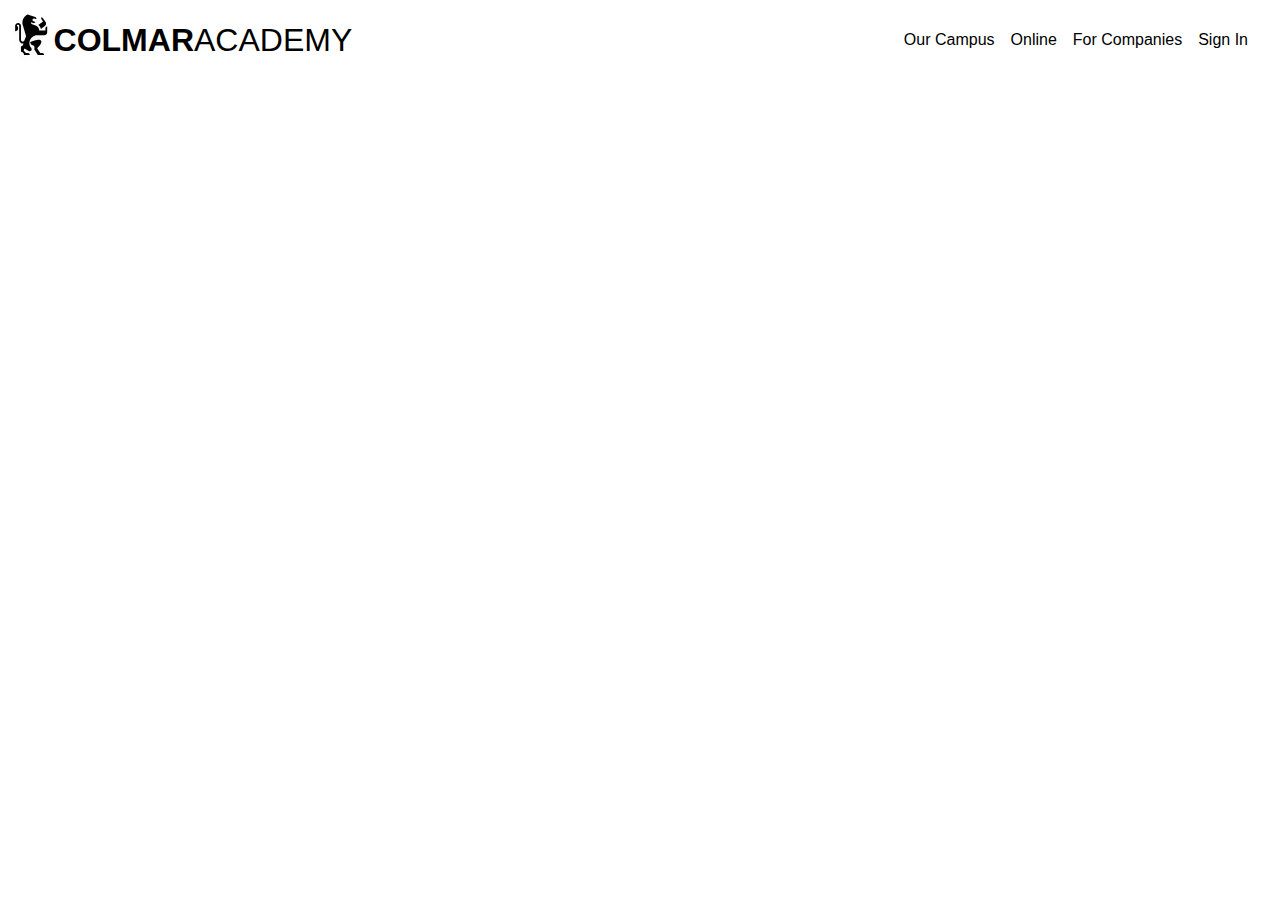
==== index1.html @ e0a3e72f "site overhaul begins, fully respoonsive nav bar and header complete" ====
<!DOCTYPE html>
<html lang="en">
<head>
    <meta charset="UTF-8">
    <meta http-equiv="X-UA-Compatible" content="IE=edge">
    <meta name="viewport" content="width=device-width, initial-scale=1.0">
    <link href="resources/css/style1.css" rel="stylesheet">
    <title>Colmar Academy</title>
</head>
<body>
<!-- Logo Main and Nav Bar -->
    <header class="site-header">
        <div class="header-wrapper">
            <div class="logo-wrapper">
                <a href="#" class="icon"><img src="resources/images/ic-logo.svg"></a>
                <h1 class="title">Colmar</h1>
                <h1 class="title-2">Academy</h1>
            </div>
            <nav class="nav">
                <ul>
                    <li><a href="#">Our Campus</a></li>
                    <img class="icon" src="resources/images/ic-on-campus.svg">
                    <li><a href="#">Online</a></li>
                    <img class="icon" src="resources/images/ic-online.svg">
                    <li><a href="#">For Companies</a></li>
                    <li><a href="#">Sign In</a></li>
                    <img class="icon" src="resources/images/ic-login.svg">
                </ul>
            </nav>
        </div>
    </header>    
</body>
</html>
---- resources/css/style1.css ----
/* Global Styles */ 
* {
    box-sizing: border-box;
    font-family: Helvetica, Arial, sans-serif;
    font-size: 16px;
}

/* Header and Nav */

.header-wrapper {
    display: flex;
    justify-content: space-between;
    align-items: center;
    width: 100vw;
    height: 64px;
}

.logo-wrapper {
    display: flex;
    flex-direction: row;
    justify-content: flex-start;
    align-items: center;
    font-size: 2rem;
}

.logo-wrapper .title {
    font-weight: 600;
    text-transform: uppercase;
    font-size: 2rem;
}

.logo-wrapper .title-2 {
    font-weight: 400;
    text-transform: uppercase;
    font-size: 2rem;
}

.logo-wrapper img {
    height: 6vh;
}

.nav ul {
    list-style: none;
    display: flex;
    flex: row nowrap;
    align-items: center;
    padding-right: 24px;
    justify-content: space-between;
}

.nav li {
    font-size: 1rem;
    padding-right: 16px;
}

.nav ul a {
    text-decoration: none;
    color: black;
    transition: font-size .5s;
}

.nav ul a:hover {
    font-size: 1.25rem;
}

.nav ul .icon {
    display: none;
    width: 6vw;
    height: 6vh;
}





/* Media Queries */

@media only screen and (max-width: 400px) {
    .header-wrapper {
        display: flex;
        justify-content: space-evenly;
    }

    .logo-wrapper .title, .title-2 {
        display: none;
    }

    .logo-wrapper img {
        width: auto;
        height: auto;
    }

    .nav {
        width: 100%;
    }
    
    .nav ul li {
        display: none;
    }

    .nav ul .icon {
        display: block;
        align-items: center;
        width: auto;
        height: auto;
        transition: width .5s;
    }

    .nav ul .icon:hover {
        width: 20%;
    }
}


@media only screen and (max-width: 760px) {
    .logo-wrapper img {
        width: auto;
        height: auto;
    }

    .nav {
        width: 100%;
    }
    
    .nav ul li {
        display: none;
    }

    .nav ul .icon {
        display: block;
        align-items: center;
        width: auto;
        height: auto;
        transition: width .5s;
    }

    .nav ul .icon:hover {
        width: 20%;
    }
}
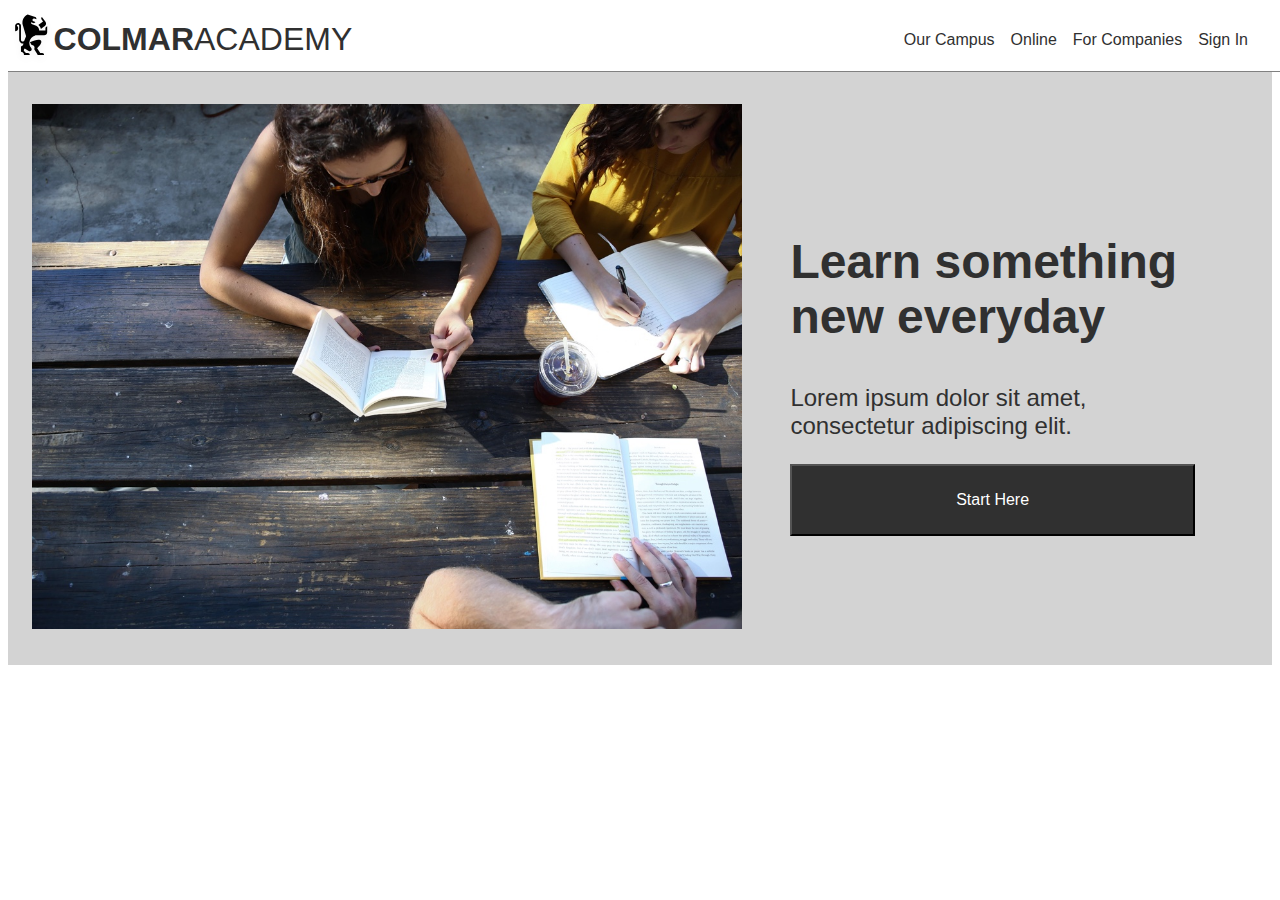
==== commit 2f038ab5: "start learning section now finished and full responsive, continued overhauling" ====
--- a/index1.html
+++ b/index1.html
@@ -28,6 +28,17 @@
                 </ul>
             </nav>
         </div>
-    </header>    
+    </header>
+<!-- Start Learning Section -->
+    <div id="main-container">
+        <div class="left-container">
+            <img src="resources/images/banner.jpg">
+        </div>
+        <div class="right-container">
+            <h1>Learn something new everyday</h1>
+            <p>Lorem ipsum dolor sit amet, consectetur adipiscing elit.</p>
+            <button type="button">Start Here</button>
+        </div>
+    </div>
 </body>
 </html>--- a/resources/css/style1.css
+++ b/resources/css/style1.css
@@ -3,6 +3,7 @@
     box-sizing: border-box;
     font-family: Helvetica, Arial, sans-serif;
     font-size: 16px;
+    color: rgb(48, 48, 48);
 }
 
 /* Header and Nav */
@@ -13,6 +14,7 @@
     align-items: center;
     width: 100vw;
     height: 64px;
+    border-bottom: solid grey 1px;
 }
 
 .logo-wrapper {
@@ -55,7 +57,7 @@
 
 .nav ul a {
     text-decoration: none;
-    color: black;
+    color: rgb(48, 48, 48);
     transition: font-size .5s;
 }
 
@@ -69,13 +71,65 @@
     height: 6vh;
 }
 
+/* Start Learning Section */
+
+#main-container {
+    display: flex;
+    background-color: lightgrey;
+    background-size: cover;
+    background-repeat: no-repeat;
+}
+
+#main-container .left-container {
+    padding: 32px 24px;
+    width: 60%;
+}
+
+#main-container .left-container img {
+    width: 100%;
+}
+
+#main-container .right-container {
+    width: 40%;
+    display: flex;
+    justify-content: center;
+    flex-direction: column;
+    flex-wrap: wrap;
+}
+
+#main-container .right-container h1 {
+    font-size: 3rem;
+}
+
+#main-container .right-container p {
+    font-size: 1.5rem;
+    font-weight: 500;
+    margin-top: 8px;
+}
+
+#main-container .right-container button {
+    color: white;
+    background-color: rgb(48, 48, 48);
+    height: 8vh;
+    transition: opacity 0.2s;
+}
+
+#main-container .right-container button:hover {
+    opacity: 0.8;
+}
+
+#main-container .right-container h1, p, button {
+    margin-left: 24px;
+    width: 80%;
+}
+
 
 
 
 
 /* Media Queries */
 
-@media only screen and (max-width: 400px) {
+@media only screen and (max-width: 430px) {
     .header-wrapper {
         display: flex;
         justify-content: space-evenly;
@@ -109,17 +163,54 @@
     .nav ul .icon:hover {
         width: 20%;
     }
-}
-
-
-@media only screen and (max-width: 760px) {
+
+    #main-container {
+        flex-direction: column;
+        flex-wrap: wrap;
+    }
+
+    #main-container .left-container {
+        width: 100%;
+        padding-top: 0;
+        padding-bottom: 32px;
+        padding-left: 0;
+        padding-right: 0;
+    }
+
+    #main-container .right-container {
+        flex-direction: column;
+        width: 100%;
+        margin-top: 0;
+        justify-content: center;
+    }
+
+    #main-container .right-container h1 {
+        margin-top: 0;
+    }
+
+    #main-container .right-container button {
+        margin-bottom: 32px;
+    }
+}
+
+
+@media only screen and (max-width: 1020px) {
+    .header-wrapper {
+        display: flex;
+        justify-content: space-evenly;
+    }
+
+    .logo-wrapper .title, .title-2 {
+        display: none;
+    }
+
     .logo-wrapper img {
         width: auto;
         height: auto;
     }
 
     .nav {
-        width: 100%;
+        width: 80%;
     }
     
     .nav ul li {
@@ -137,4 +228,9 @@
     .nav ul .icon:hover {
         width: 20%;
     }
-}+}
+
+@media only screen and (max-width: 1000px) {
+    
+
+} 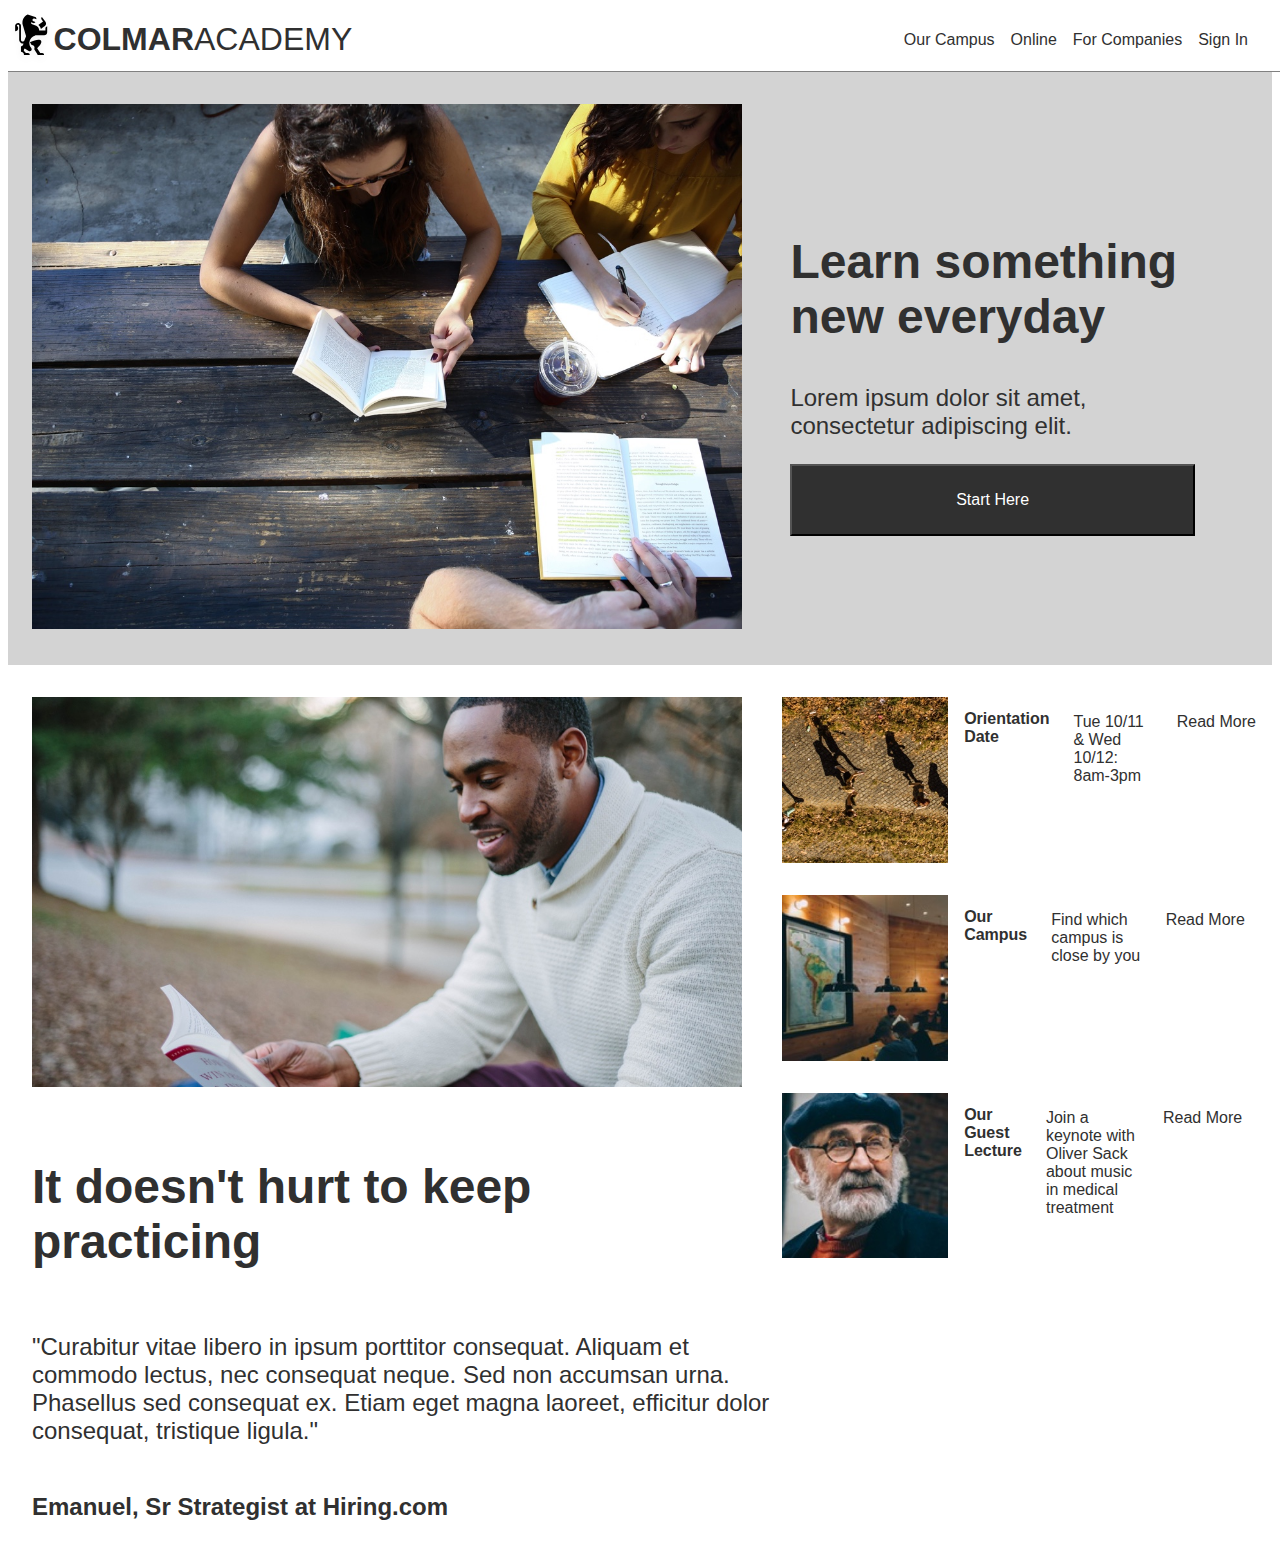
==== commit f433c973: "partial information section completed, continued overhaul" ====
--- a/index1.html
+++ b/index1.html
@@ -8,7 +8,9 @@
     <title>Colmar Academy</title>
 </head>
 <body>
+
 <!-- Logo Main and Nav Bar -->
+    
     <header class="site-header">
         <div class="header-wrapper">
             <div class="logo-wrapper">
@@ -29,7 +31,9 @@
             </nav>
         </div>
     </header>
+
 <!-- Start Learning Section -->
+    
     <div id="main-container">
         <div class="left-container">
             <img src="resources/images/banner.jpg">
@@ -40,5 +44,39 @@
             <button type="button">Start Here</button>
         </div>
     </div>
+    
+<!-- Information Section -->   
+    
+    <div id="information-container">
+        <div class="info-left">
+            <img src="resources/images/information-main.jpg">
+            <h2>It doesn't hurt to keep practicing</h2>
+            <p class="quote">"Curabitur vitae libero in ipsum porttitor consequat. Aliquam et commodo lectus, nec consequat neque. Sed non accumsan urna. Phasellus sed consequat ex. Etiam eget magna laoreet, efficitur dolor consequat, tristique ligula."</p>
+            <p class="credit">Emanuel, Sr Strategist at Hiring.com</p>
+        </div>
+        <div class="info-right">
+            <div class="orientation">
+                <img src="resources/images/information-orientation.jpg" alt="walkway photo">
+                <img class="mobile-img" src="resources/images/information-orientation-mobile.jpg" alt="walkway photo">
+                <h2>Orientation Date</h2>
+                <p>Tue 10/11 & Wed 10/12: 8am-3pm</p>
+                <p class="readmore">Read More</p>
+            </div>
+            <div class="campus">
+                <img src="resources/images/information-campus.jpg" alt="campus photo">
+                <img class="mobile-img" src="resources/images/information-campus-mobile.jpg" alt="campus photo">
+                <h2>Our Campus</h2>
+                <p>Find which campus is close by you</p>
+                <p class="readmore">Read More</p>
+            </div>
+            <div class="guest">
+                <img src="resources/images/information-guest-lecture.jpg" alt="oliver sack">
+                <img class="mobile-img" src="resources/images/information-guest-lecture-mobile.jpg" alt="oliver sack">
+                <h2>Our Guest Lecture</h2>
+                <p>Join a keynote with Oliver Sack about music in medical treatment</p>
+                <p class="readmore">Read More</p>
+            </div>
+        </div>
+    </div>
 </body>
 </html>--- a/resources/css/style1.css
+++ b/resources/css/style1.css
@@ -123,8 +123,67 @@
     width: 80%;
 }
 
-
-
+/* Information Section */
+
+#information-container {
+    display: flex;
+    background-color: white;
+}
+
+#information-container .info-left {
+    width: 60%;
+    display: flex;
+    flex-direction: column;
+    justify-content: flex-start;
+}
+
+#information-container .info-left img {
+    width: 100%;
+    padding: 32px 24px;
+}
+
+#information-container .info-left h2 {
+    font-size: 3rem;
+    font-weight: 800;
+    padding-left: 24px;
+    width: 99%;
+}
+
+#information-container .info-left .quote {
+    font-size: 1.5rem;
+    padding: 0;
+    width: 98%;
+}
+
+#information-container .info-left .credit {
+    font-size: 1.5rem;
+    font-weight: 600;
+}
+
+#information-container .info-right {
+    width: 40%;
+    padding: 16px 0 32px 0;
+}
+
+#information-container .info-right img {
+    width: 35%;
+    height: auto;
+    margin-right: 16px;
+}
+
+#information-container .info-right .mobile-img {
+    display: none;
+}
+
+#information-container .info-right h2 p .readmore {
+    width: 65%;
+    padding: 8px;
+}
+
+.orientation, .campus, .guest {
+    display: flex;
+    padding: 16px;
+}
 
 
 /* Media Queries */
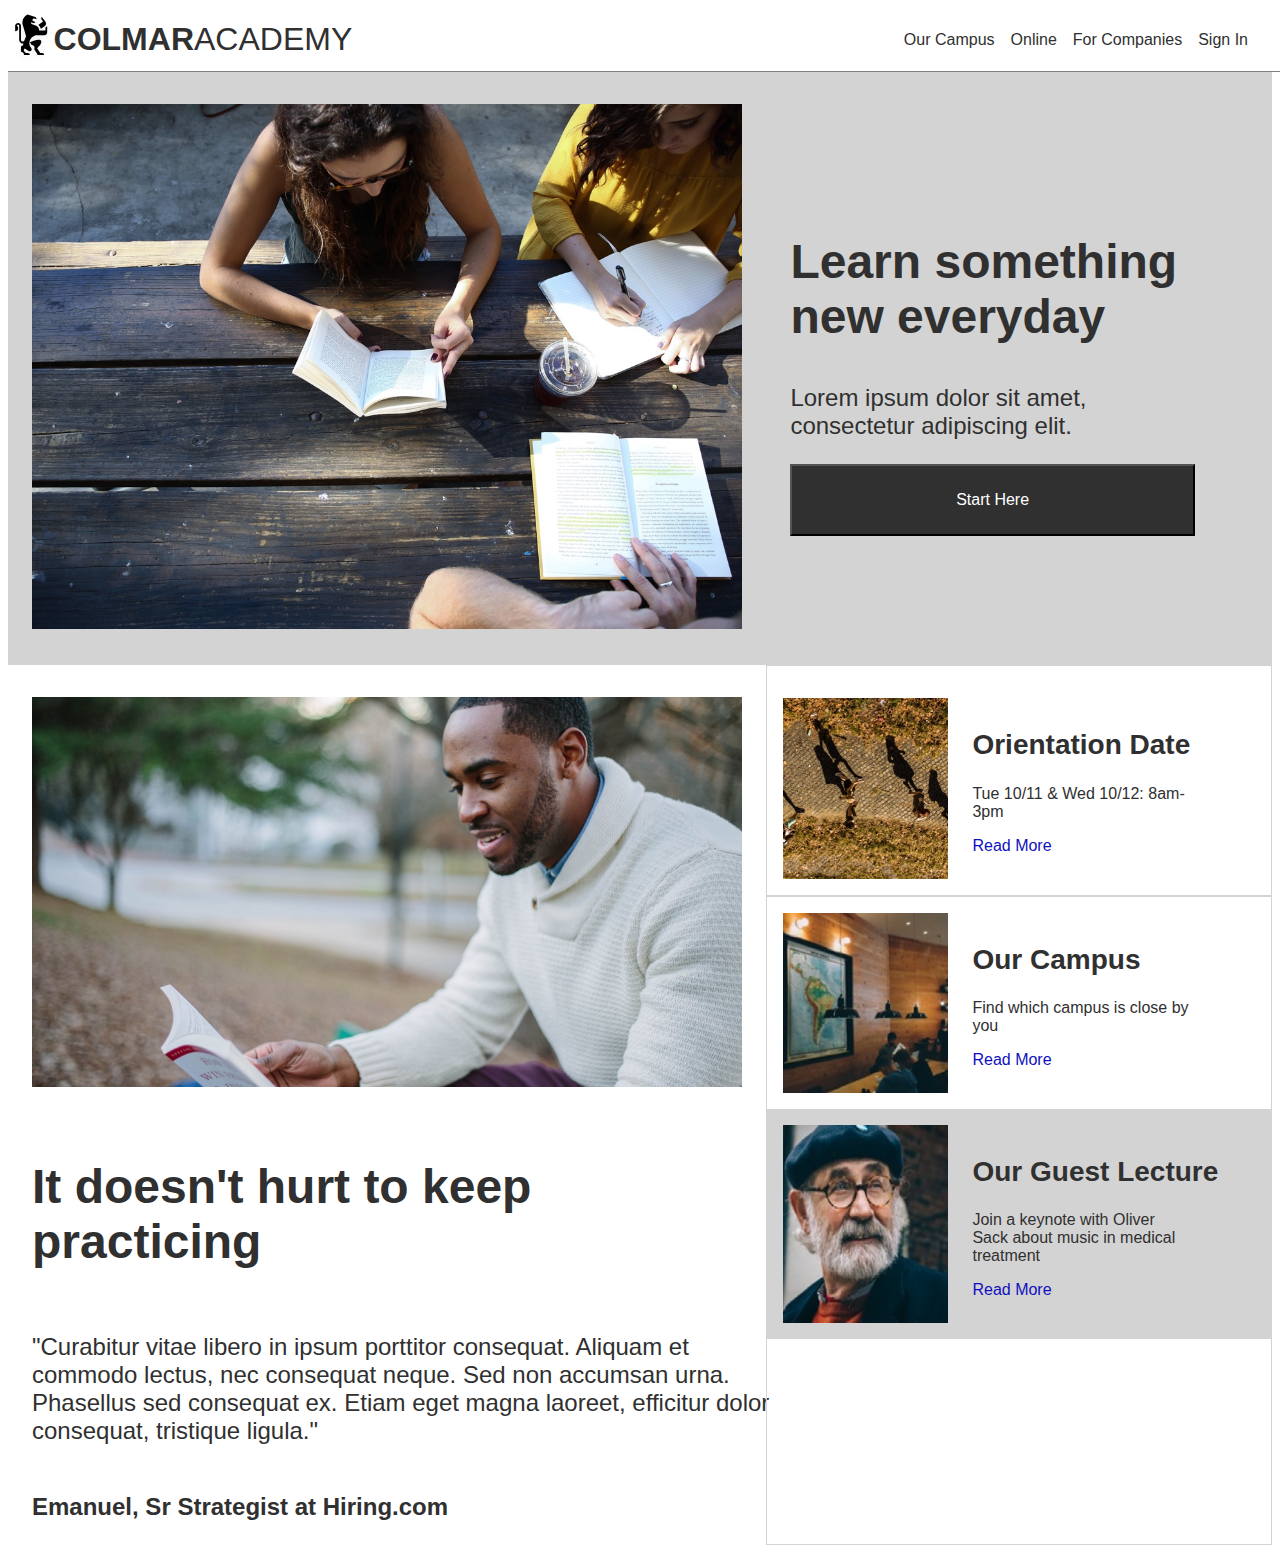
==== commit a182812e: "Information section completed, continued overehaul" ====
--- a/index1.html
+++ b/index1.html
@@ -58,23 +58,29 @@
             <div class="orientation">
                 <img src="resources/images/information-orientation.jpg" alt="walkway photo">
                 <img class="mobile-img" src="resources/images/information-orientation-mobile.jpg" alt="walkway photo">
-                <h2>Orientation Date</h2>
-                <p>Tue 10/11 & Wed 10/12: 8am-3pm</p>
-                <p class="readmore">Read More</p>
+                <div class="captions">
+                    <h2>Orientation Date</h2>
+                    <p>Tue 10/11 & Wed 10/12: 8am-3pm</p>
+                    <p class="readmore">Read More</p>
+                </div>
             </div>
             <div class="campus">
                 <img src="resources/images/information-campus.jpg" alt="campus photo">
                 <img class="mobile-img" src="resources/images/information-campus-mobile.jpg" alt="campus photo">
-                <h2>Our Campus</h2>
-                <p>Find which campus is close by you</p>
-                <p class="readmore">Read More</p>
+                <div class="captions">
+                    <h2>Our Campus</h2>
+                    <p>Find which campus is close by you</p>
+                    <p class="readmore">Read More</p>
+                </div>
             </div>
             <div class="guest">
                 <img src="resources/images/information-guest-lecture.jpg" alt="oliver sack">
                 <img class="mobile-img" src="resources/images/information-guest-lecture-mobile.jpg" alt="oliver sack">
-                <h2>Our Guest Lecture</h2>
-                <p>Join a keynote with Oliver Sack about music in medical treatment</p>
-                <p class="readmore">Read More</p>
+                <div class="captions">
+                    <h2>Our Guest Lecture</h2>
+                    <p>Join a keynote with Oliver Sack about music in medical treatment</p>
+                    <p class="readmore">Read More</p>
+                </div>
             </div>
         </div>
     </div>
--- a/resources/css/style1.css
+++ b/resources/css/style1.css
@@ -163,6 +163,9 @@
 #information-container .info-right {
     width: 40%;
     padding: 16px 0 32px 0;
+    border: solid lightgrey 1px;
+    align-items: center;
+    justify-content: center;
 }
 
 #information-container .info-right img {
@@ -175,14 +178,42 @@
     display: none;
 }
 
-#information-container .info-right h2 p .readmore {
+#information-container .info-right .captions {
     width: 65%;
     padding: 8px;
 }
 
+#information-container .info-right h2 {
+    font-size: 1.75rem;
+}
+
+#information-container .info-right p {
+    margin-left: 0px;
+}
+
 .orientation, .campus, .guest {
     display: flex;
     padding: 16px;
+}
+
+.guest {
+    background-color: lightgrey;
+}
+
+.orientation {
+    border-bottom: solid lightgrey 1px;
+}
+
+.campus {
+    border-top: solid lightgrey 1px;
+}
+
+.readmore {
+    color: rgb(16, 16, 192);
+}
+
+.readmore:hover {
+    opacity: 0.8;
 }
 
 
@@ -250,6 +281,34 @@
     #main-container .right-container button {
         margin-bottom: 32px;
     }
+
+    #information-container .info-left {
+        display: none;
+    }
+    #information-container .info-right {
+        flex-direction: column;
+        width: 100%;
+        flex-wrap: wrap;
+    }
+
+    #information-container .info-right .mobile-img {
+        display: block;
+        width: 100%
+    }
+
+    #information-container .info-right img {
+        display: none;
+    }
+
+    #information-container .info-right .captions {
+        width: 100%;
+        display: block;
+    }
+
+    #information-container .info-right .orientation, .campus, .guest {
+        display: flex;
+        flex-direction: column;
+    }
 }
 
 
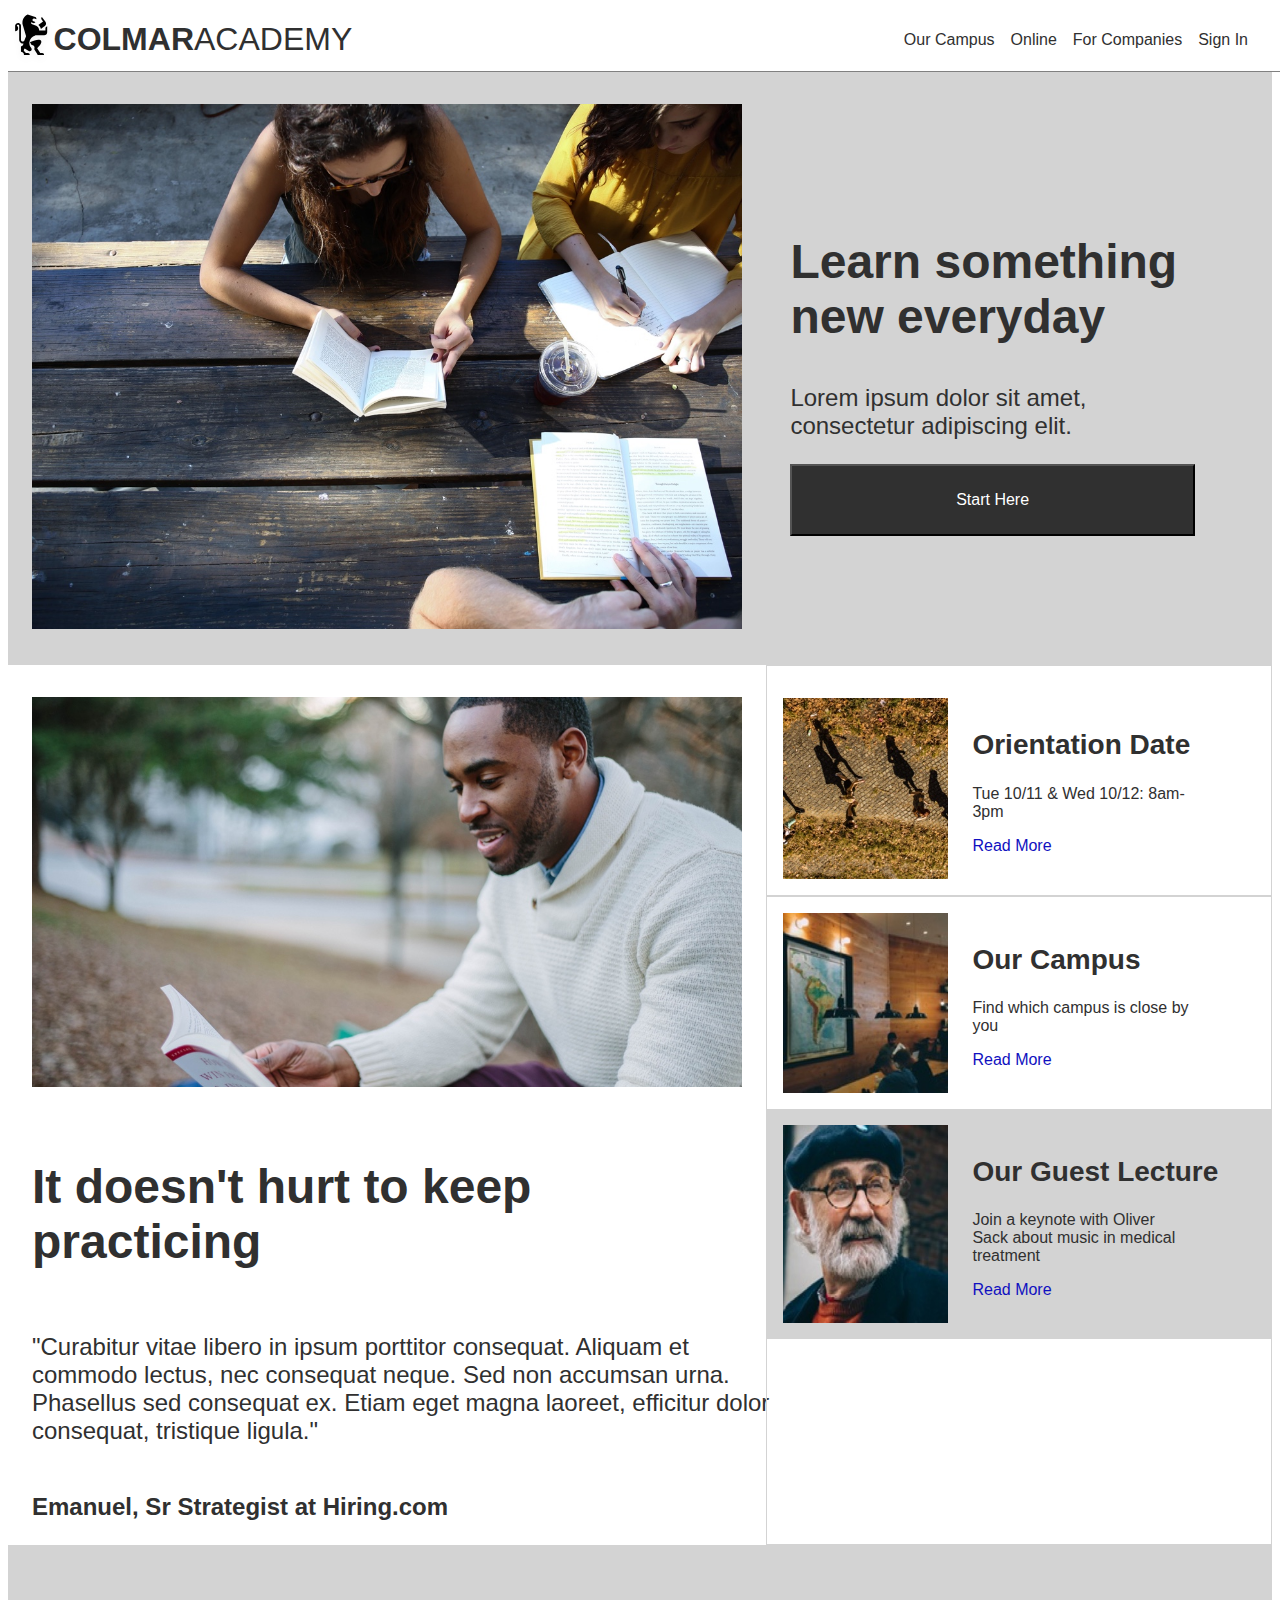
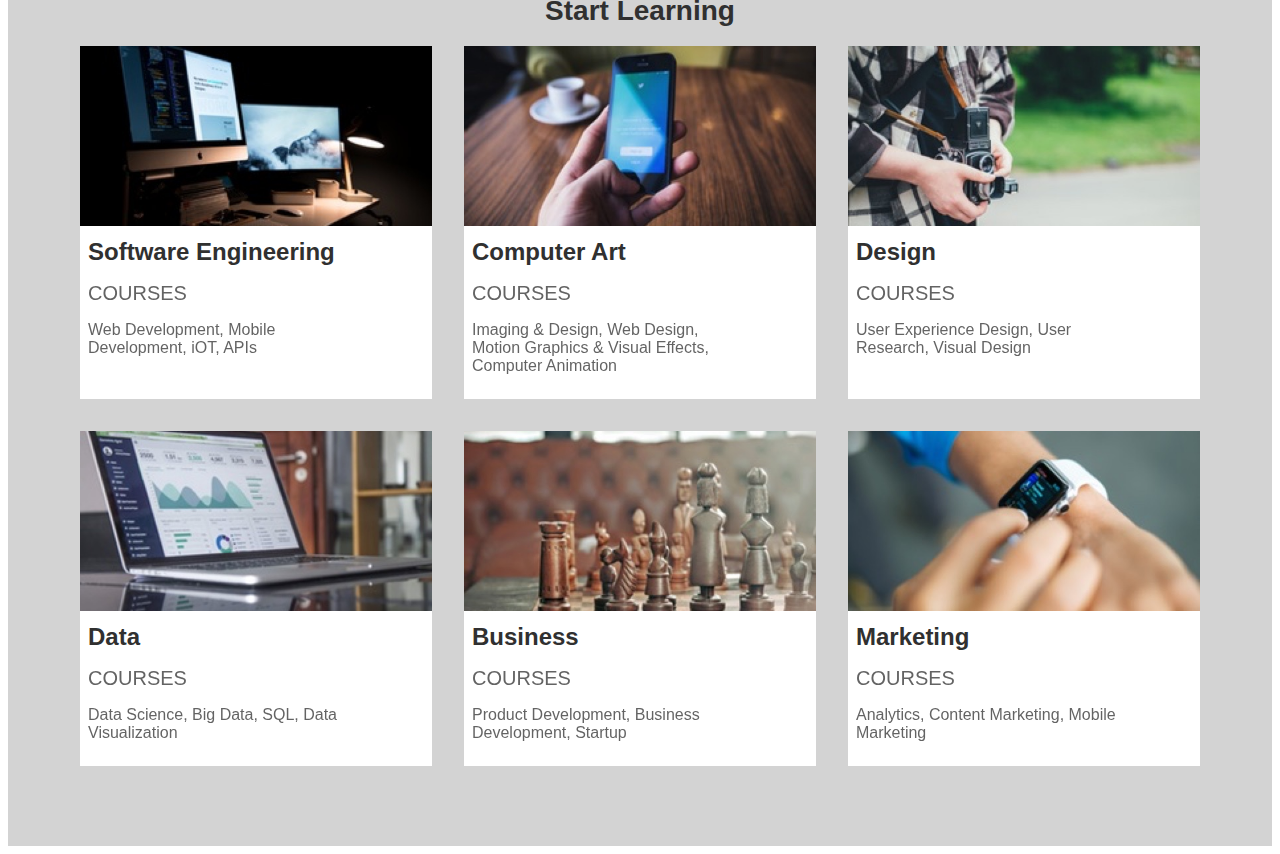
==== commit 645f5168: "Courses section completed, continued overhaul" ====
--- a/index1.html
+++ b/index1.html
@@ -84,5 +84,51 @@
             </div>
         </div>
     </div>
+
+<!-- Courses Section -->
+
+    <div class="courses">
+    <h1>Start Learning</h1>
+        <div class="topRow">
+            <div class="subject">
+                <img src="resources/images/course-software.jpg">
+                <h2>Software Engineering</h2>
+                <h5>COURSES</h5>
+                <p>Web Development, Mobile Development, iOT, APIs</p>
+            </div>
+            <div class="subject">
+                <img src="resources/images/course-computer-art.jpg">
+                <h2>Computer Art</h2>
+                <h5>COURSES</h5>
+                <p>Imaging & Design, Web Design, Motion Graphics & Visual Effects, Computer Animation</p>
+            </div>
+            <div class="subject">
+                <img src="resources/images/course-design.jpg">
+                <h2>Design</h2>
+                <h5>COURSES</h5>
+                <p>User Experience Design, User Research, Visual Design</p>
+            </div>
+        </div>
+        <div class="bottomRow">
+            <div class="subject">
+                <img src="resources/images/course-data.jpg">
+                <h2>Data</h2>
+                <h5>COURSES</h5>
+                <p>Data Science, Big Data, SQL, Data Visualization</p>
+            </div>
+            <div class="subject">
+                <img src="resources/images/course-business.jpg">
+                <h2>Business</h2>
+                <h5>COURSES</h5>
+                <p>Product Development, Business Development, Startup</p>
+            </div>
+            <div class="subject">
+                <img src="resources/images/course-marketing.jpg">
+                <h2>Marketing</h2>
+                <h5>COURSES</h5>
+                <p>Analytics, Content Marketing, Mobile Marketing</p>
+            </div>
+        </div>
+    </div>
 </body>
 </html>--- a/resources/css/style1.css
+++ b/resources/css/style1.css
@@ -216,6 +216,62 @@
     opacity: 0.8;
 }
 
+/* Courses Section */
+
+.courses {
+    background-color: lightgrey;
+    padding: 2rem 3.5rem 5rem 3.5rem;
+}
+
+.courses h1 {
+    text-align: center;
+    font-size: 1.75rem;
+}
+
+.courses .subject {
+    width: 30%;
+    background-color: white;
+    flex-grow: 1;
+    flex-shrink: 1;
+    margin: 0 1rem;
+}
+
+.courses .topRow, .courses .bottomRow {
+    display: flex;
+    flex-direction: row;
+}
+
+.courses .topRow {
+    margin-bottom: 2rem;
+}
+
+.courses .subject img {
+    width: 100%;
+}
+
+.courses .subject h2, .courses .subject h5, .courses .subject p {
+    padding: .5rem;
+    margin: 0;
+}
+
+.courses .subject h2 {
+    font-size: 1.5rem;
+}
+
+.courses .subject h5, .courses .subject p {
+    font-weight: 400;
+    opacity: 0.75;
+}
+
+.courses .subject h5 {
+    font-size: 125%;
+    margin: 0; 
+}
+
+.courses .subject p {
+    padding-bottom: 24px;
+    margin-left: 0px;
+}
 
 /* Media Queries */
 
@@ -309,6 +365,43 @@
         display: flex;
         flex-direction: column;
     }
+
+    .courses {
+        background-color: white;
+        padding: 0;
+    }
+
+    .courses .subject {
+        width: 95%;
+        background-color: lightgrey;
+        margin-bottom: 8px;
+        margin-right: 16px;
+    }
+
+    .courses .topRow, .courses .bottomRow {
+        display: flex;
+        flex-direction: column;
+    }
+
+    .courses .topRow {
+        margin-bottom: 0;
+    }
+
+    .courses .subject img {
+        display: none;
+    }
+
+    .courses .subject h5, .courses .subject p {
+        display: none;
+    }
+
+    .courses .subject h2 {
+        padding: 24px 16px 24px 16px;
+    }
+
+
+
+
 }
 
 
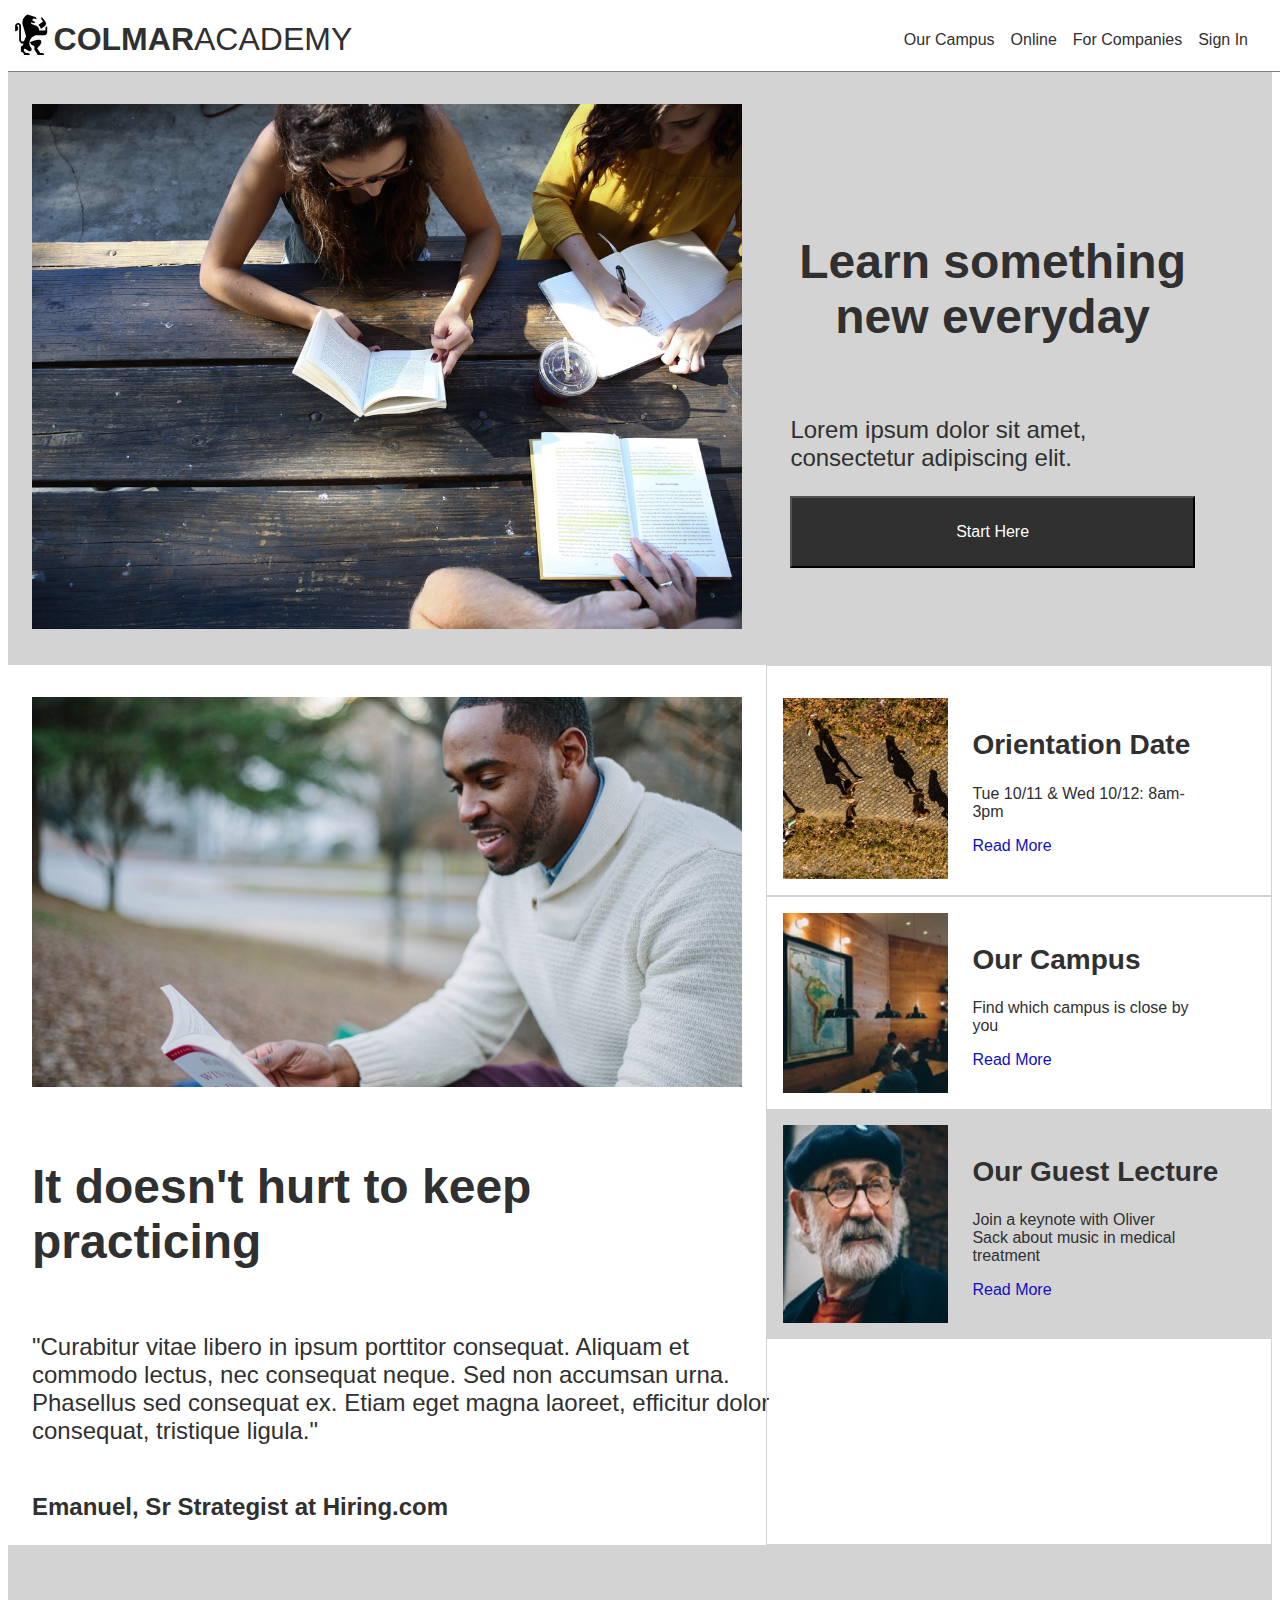
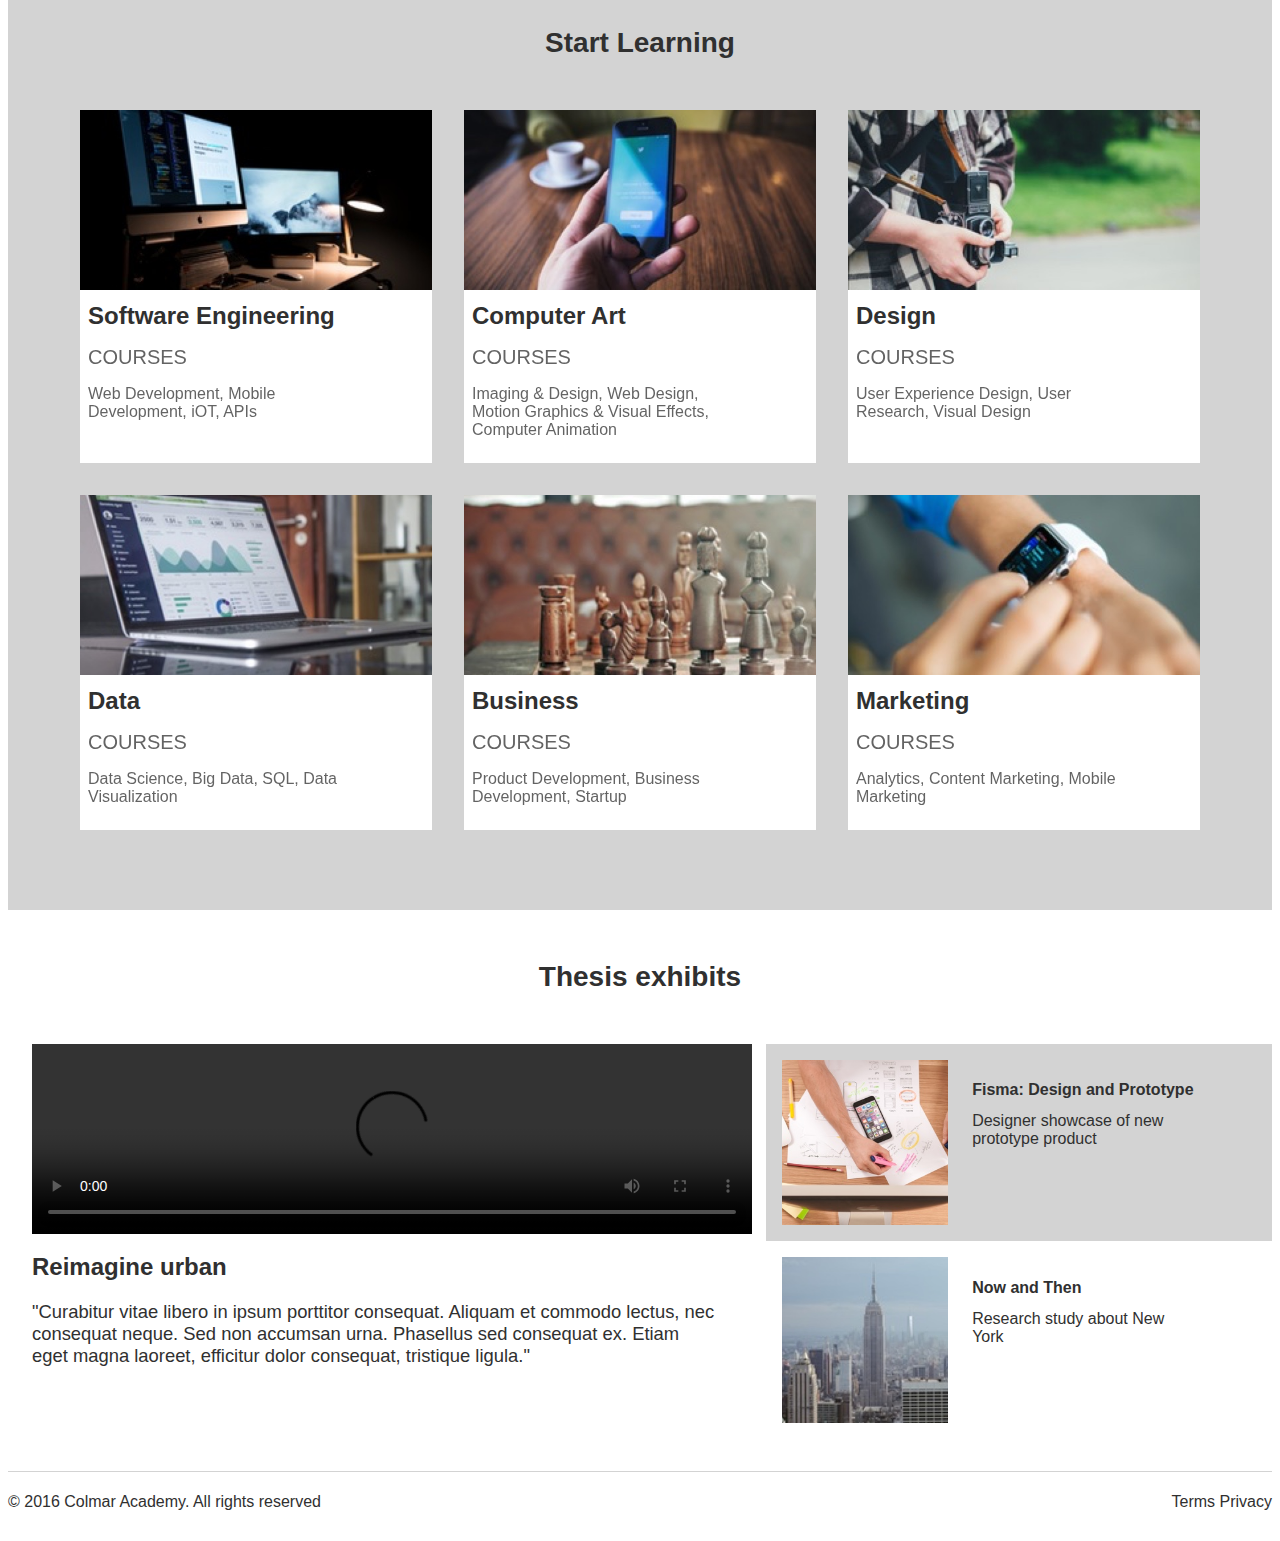
==== commit 0d4982b4: "Thesis section and footer completed, finished overhaul" ====
--- a/index1.html
+++ b/index1.html
@@ -130,5 +130,37 @@
             </div>
         </div>
     </div>
+<!-- Thesis Section -->
+
+<h1>Thesis exhibits</h1> 
+<div class="thesis">
+    <div class="vidContainer">
+        <video src="resources/videos/thesis.mp4" controls>Your browser does not support this video</video>
+        <div class="vidDesc">
+            <h2>Reimagine urban</h2>
+            <p>"Curabitur vitae libero in ipsum porttitor consequat. Aliquam et commodo lectus, nec consequat neque. Sed non accumsan urna. Phasellus sed consequat ex. Etiam eget magna laoreet, efficitur dolor consequat, tristique ligula."</p>
+        </div>
+    </div>
+    <div class="thesisRight">
+        <div class="fisma">
+            <img src="resources/images/thesis-fisma.jpg">
+            <div class="captions">
+            <h2> Fisma: Design and Prototype </h2>
+            <p> Designer showcase of new prototype product </p>
+            </div>
+        </div>
+        <div class="newYork">
+            <img src="resources/images/thesis-now-and-then.jpg">
+            <div class="captions">
+            <h2> Now and Then </h2>
+            <p> Research study about New York </p>
+            </div>
+        </div>
+    </div>
+</div>
 </body>
+<footer>
+<h4 class="copyright">&#xA9 2016 Colmar Academy. All rights reserved </h4>
+<h4 class="terms"> Terms    Privacy </h4>
+</footer>
 </html>--- a/resources/css/style1.css
+++ b/resources/css/style1.css
@@ -273,6 +273,93 @@
     margin-left: 0px;
 }
 
+/* Thesis Section */
+
+.thesis {
+    display: flex;
+    width: 100%;
+    padding-bottom: 32px;
+    border-bottom: solid lightgrey 1px;
+}
+
+h1 {
+    text-align: center;
+    padding: 32px 0;
+    font-size: 1.75rem;
+}
+
+.thesis .vidContainer {
+    width: 60%;
+    display: flex;
+    flex-wrap: wrap;
+    flex-grow: 1;
+    flex-shrink: 1;
+    padding-left: 24px;
+}
+
+.vidContainer video {
+    width: 98%;
+    height: auto;
+}
+
+.vidDesc {
+    width: 95%;
+    text-align: left;
+    padding-bottom: 32px;
+}
+
+.vidDesc h2 {
+    font-size: 1.5rem;
+}
+
+.vidDesc p {
+    font-size: 1.15rem;
+    font-weight: 400;
+    margin: 0;
+    width: 98%;
+}
+
+.thesisRight {
+    width: 40%;
+}
+
+.fisma, .newYork {
+    display: flex;
+    padding: 16px;
+}
+
+.fisma img, .newYork img {
+    width: 35%;
+    height: auto;
+    margin-right: 16px;
+}
+
+.thesis .captions {
+    width: 65%;
+    padding: 8px;
+}
+
+.thesis .captions p {
+    margin: 0;
+}
+
+.fisma {
+    background-color: lightgrey;
+}
+
+/* Footer */
+
+footer {
+    display: flex;
+    justify-content: space-between;
+}
+
+.copyright, .terms {
+    font-weight: 400;
+    font-size: 1rem;
+}
+
+
 /* Media Queries */
 
 @media only screen and (max-width: 430px) {
@@ -369,6 +456,7 @@
     .courses {
         background-color: white;
         padding: 0;
+        border-bottom: solid lightgrey 1px;
     }
 
     .courses .subject {
@@ -399,8 +487,30 @@
         padding: 24px 16px 24px 16px;
     }
 
-
-
+    .thesis h1 {
+        padding-bottom: 16px;
+    }
+    
+    .thesisRight {
+        display: none;
+    }
+
+    .thesis .vidContainer {
+        width: 100%;
+        padding: 0;
+    }
+
+    .thesis .vidContainer video {
+        width: 100%;
+    }
+
+    .vidDesc {
+        display: none;
+    }
+
+    .terms {
+        display: none;
+    }
 
 }
 
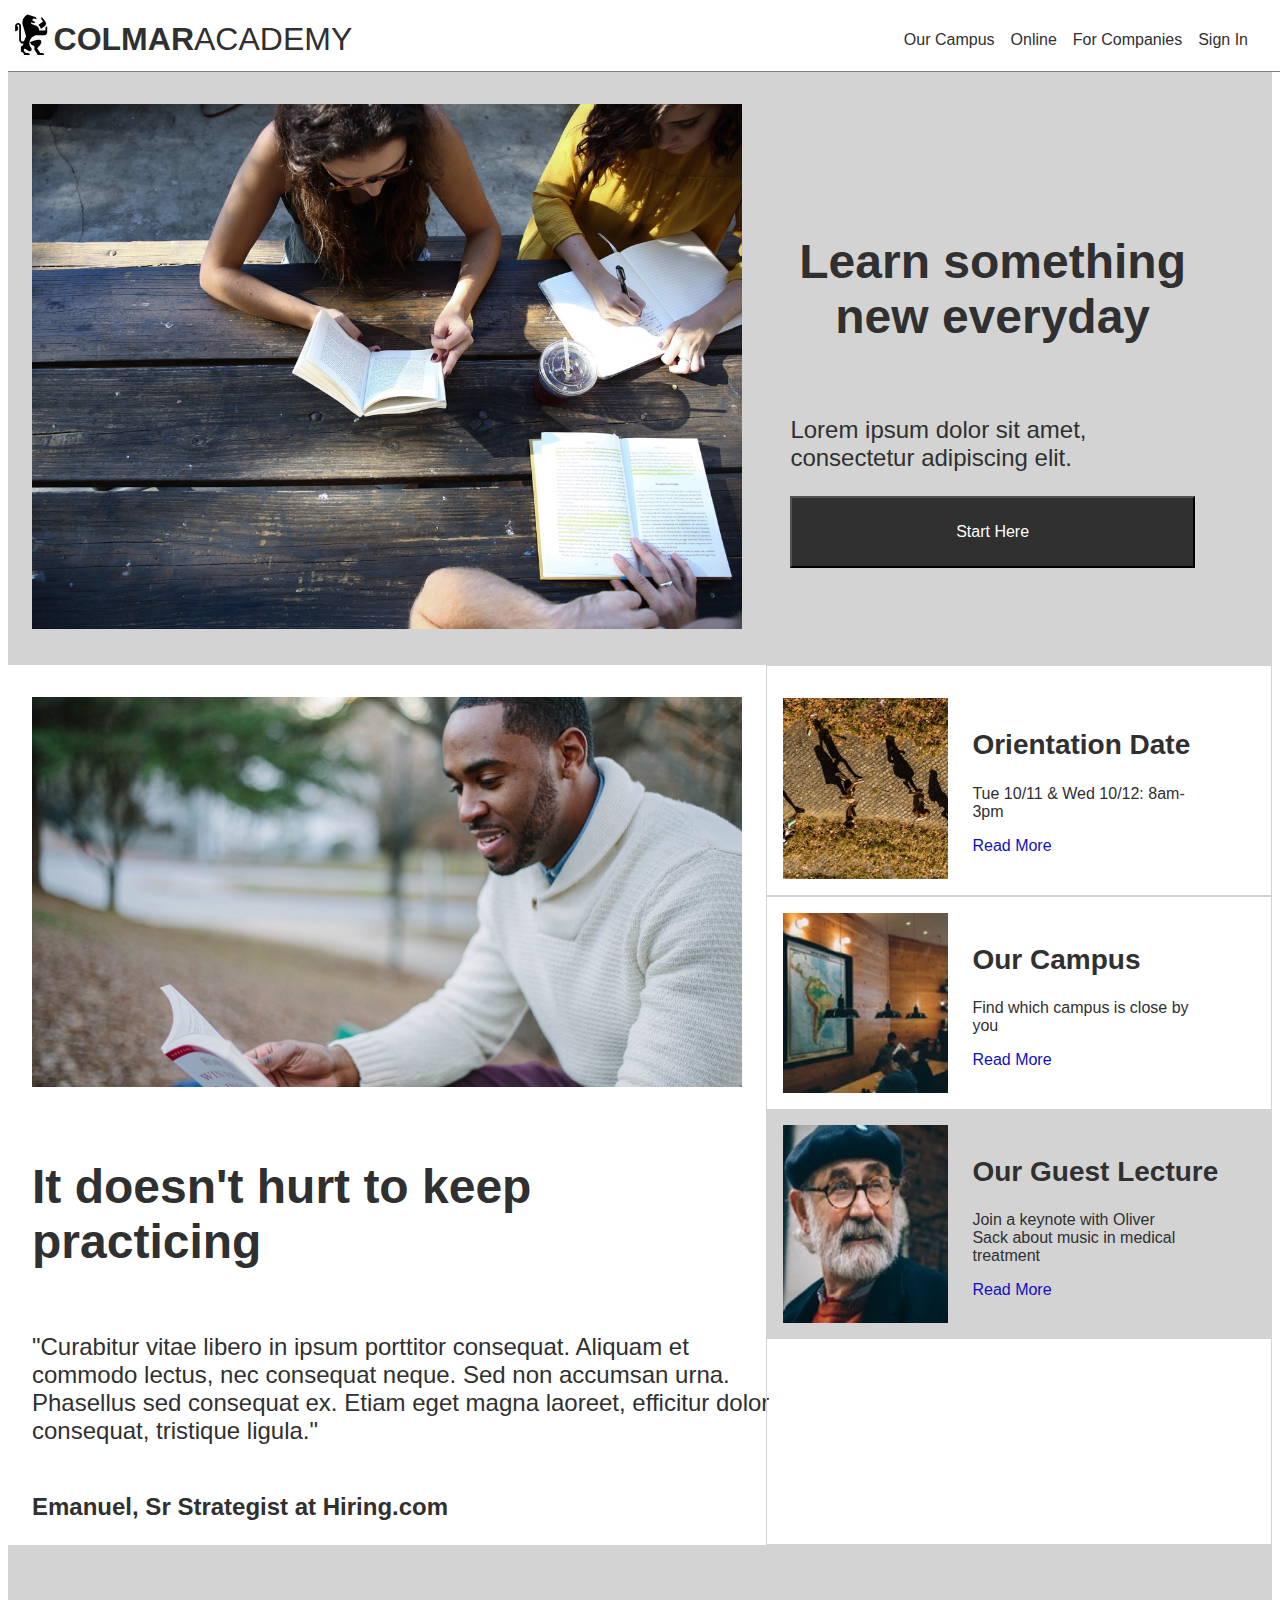
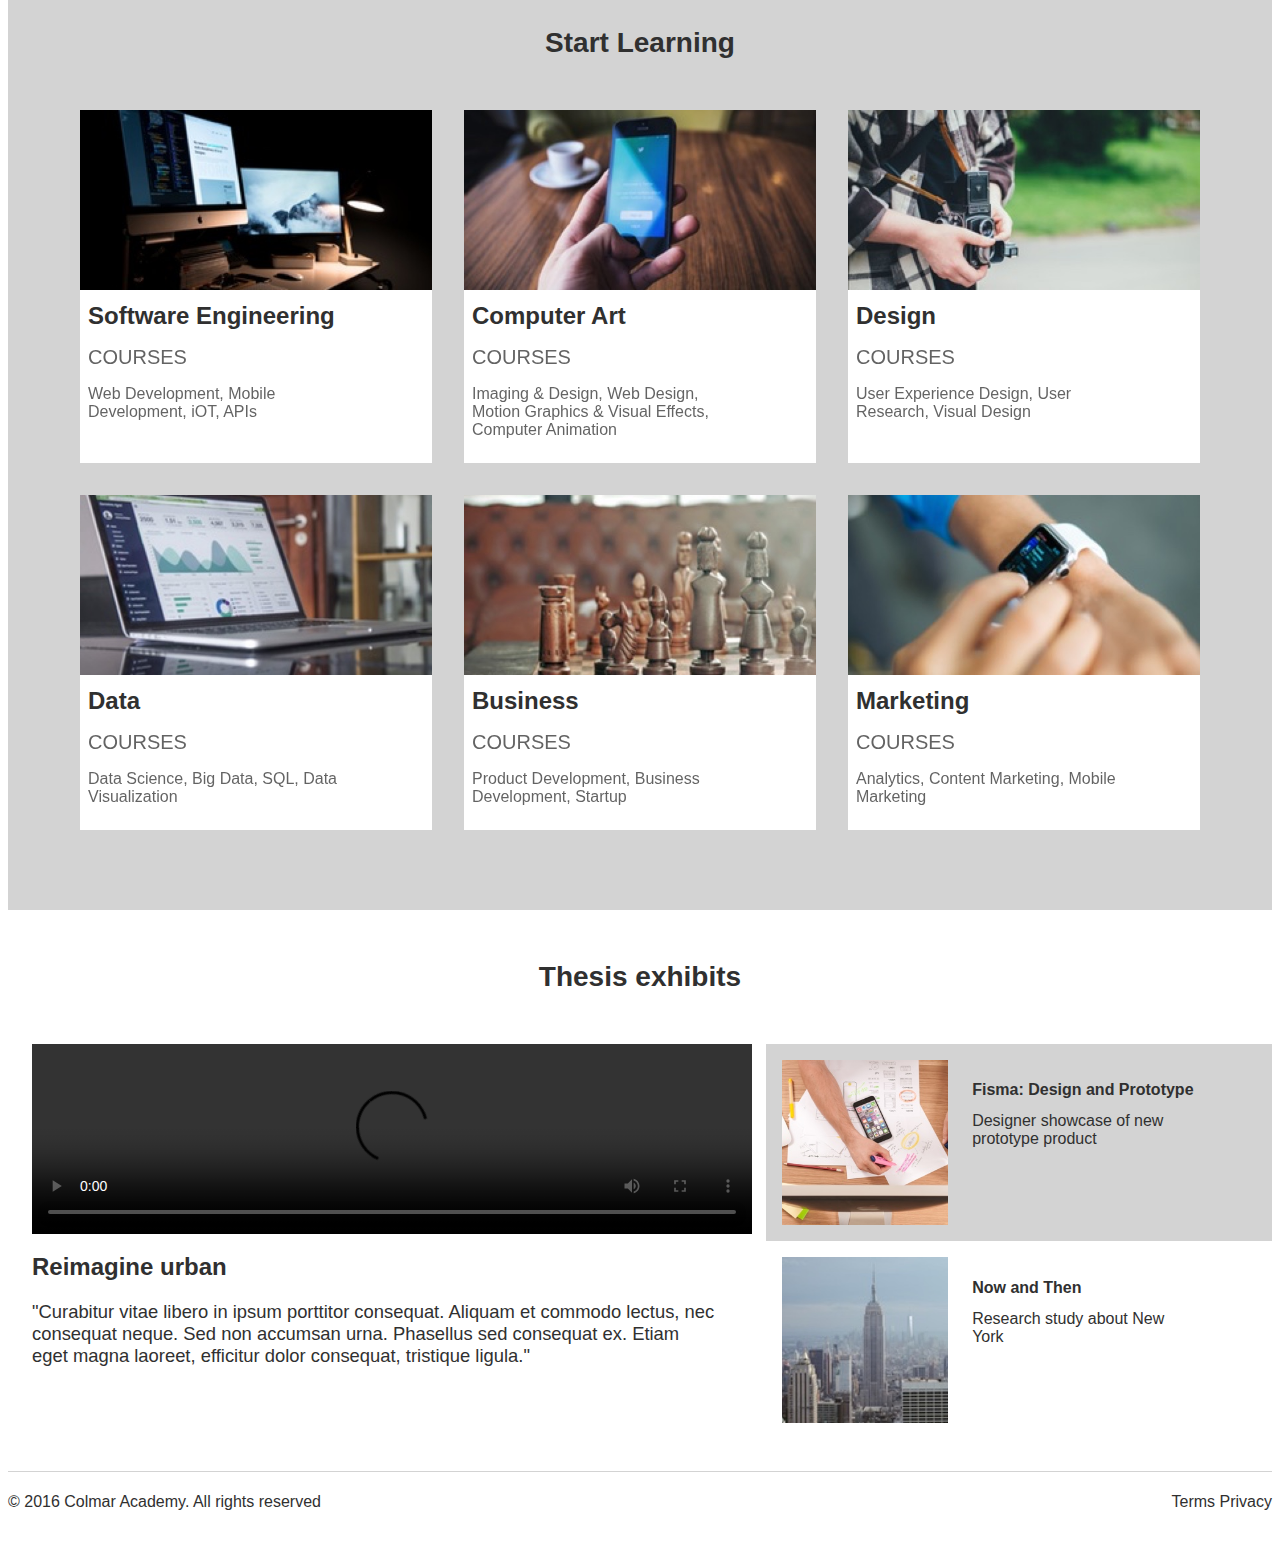
==== commit 3e5c4933: "rerouting stylesheet" ====
--- a/index1.html
+++ b/index1.html
@@ -4,7 +4,7 @@
     <meta charset="UTF-8">
     <meta http-equiv="X-UA-Compatible" content="IE=edge">
     <meta name="viewport" content="width=device-width, initial-scale=1.0">
-    <link href="resources/css/style1.css" rel="stylesheet">
+    <link href="resources/css/style.css" rel="stylesheet">
     <title>Colmar Academy</title>
 </head>
 <body>
--- a/resources/css/style.css
+++ b/resources/css/style.css
@@ -0,0 +1,557 @@
+/* Global Styles */ 
+* {
+    box-sizing: border-box;
+    font-family: Helvetica, Arial, sans-serif;
+    font-size: 16px;
+    color: rgb(48, 48, 48);
+}
+
+/* Header and Nav */
+
+.header-wrapper {
+    display: flex;
+    justify-content: space-between;
+    align-items: center;
+    width: 100vw;
+    height: 64px;
+    border-bottom: solid grey 1px;
+}
+
+.logo-wrapper {
+    display: flex;
+    flex-direction: row;
+    justify-content: flex-start;
+    align-items: center;
+    font-size: 2rem;
+}
+
+.logo-wrapper .title {
+    font-weight: 600;
+    text-transform: uppercase;
+    font-size: 2rem;
+}
+
+.logo-wrapper .title-2 {
+    font-weight: 400;
+    text-transform: uppercase;
+    font-size: 2rem;
+}
+
+.logo-wrapper img {
+    height: 6vh;
+}
+
+.nav ul {
+    list-style: none;
+    display: flex;
+    flex: row nowrap;
+    align-items: center;
+    padding-right: 24px;
+    justify-content: space-between;
+}
+
+.nav li {
+    font-size: 1rem;
+    padding-right: 16px;
+}
+
+.nav ul a {
+    text-decoration: none;
+    color: rgb(48, 48, 48);
+    transition: font-size .5s;
+}
+
+.nav ul a:hover {
+    font-size: 1.25rem;
+}
+
+.nav ul .icon {
+    display: none;
+    width: 6vw;
+    height: 6vh;
+}
+
+/* Start Learning Section */
+
+#main-container {
+    display: flex;
+    background-color: lightgrey;
+    background-size: cover;
+    background-repeat: no-repeat;
+}
+
+#main-container .left-container {
+    padding: 32px 24px;
+    width: 60%;
+}
+
+#main-container .left-container img {
+    width: 100%;
+}
+
+#main-container .right-container {
+    width: 40%;
+    display: flex;
+    justify-content: center;
+    flex-direction: column;
+    flex-wrap: wrap;
+}
+
+#main-container .right-container h1 {
+    font-size: 3rem;
+}
+
+#main-container .right-container p {
+    font-size: 1.5rem;
+    font-weight: 500;
+    margin-top: 8px;
+}
+
+#main-container .right-container button {
+    color: white;
+    background-color: rgb(48, 48, 48);
+    height: 8vh;
+    transition: opacity 0.2s;
+}
+
+#main-container .right-container button:hover {
+    opacity: 0.8;
+}
+
+#main-container .right-container h1, p, button {
+    margin-left: 24px;
+    width: 80%;
+}
+
+/* Information Section */
+
+#information-container {
+    display: flex;
+    background-color: white;
+}
+
+#information-container .info-left {
+    width: 60%;
+    display: flex;
+    flex-direction: column;
+    justify-content: flex-start;
+}
+
+#information-container .info-left img {
+    width: 100%;
+    padding: 32px 24px;
+}
+
+#information-container .info-left h2 {
+    font-size: 3rem;
+    font-weight: 800;
+    padding-left: 24px;
+    width: 99%;
+}
+
+#information-container .info-left .quote {
+    font-size: 1.5rem;
+    padding: 0;
+    width: 98%;
+}
+
+#information-container .info-left .credit {
+    font-size: 1.5rem;
+    font-weight: 600;
+}
+
+#information-container .info-right {
+    width: 40%;
+    padding: 16px 0 32px 0;
+    border: solid lightgrey 1px;
+    align-items: center;
+    justify-content: center;
+}
+
+#information-container .info-right img {
+    width: 35%;
+    height: auto;
+    margin-right: 16px;
+}
+
+#information-container .info-right .mobile-img {
+    display: none;
+}
+
+#information-container .info-right .captions {
+    width: 65%;
+    padding: 8px;
+}
+
+#information-container .info-right h2 {
+    font-size: 1.75rem;
+}
+
+#information-container .info-right p {
+    margin-left: 0px;
+}
+
+.orientation, .campus, .guest {
+    display: flex;
+    padding: 16px;
+}
+
+.guest {
+    background-color: lightgrey;
+}
+
+.orientation {
+    border-bottom: solid lightgrey 1px;
+}
+
+.campus {
+    border-top: solid lightgrey 1px;
+}
+
+.readmore {
+    color: rgb(16, 16, 192);
+}
+
+.readmore:hover {
+    opacity: 0.8;
+}
+
+/* Courses Section */
+
+.courses {
+    background-color: lightgrey;
+    padding: 2rem 3.5rem 5rem 3.5rem;
+}
+
+.courses h1 {
+    text-align: center;
+    font-size: 1.75rem;
+}
+
+.courses .subject {
+    width: 30%;
+    background-color: white;
+    flex-grow: 1;
+    flex-shrink: 1;
+    margin: 0 1rem;
+}
+
+.courses .topRow, .courses .bottomRow {
+    display: flex;
+    flex-direction: row;
+}
+
+.courses .topRow {
+    margin-bottom: 2rem;
+}
+
+.courses .subject img {
+    width: 100%;
+}
+
+.courses .subject h2, .courses .subject h5, .courses .subject p {
+    padding: .5rem;
+    margin: 0;
+}
+
+.courses .subject h2 {
+    font-size: 1.5rem;
+}
+
+.courses .subject h5, .courses .subject p {
+    font-weight: 400;
+    opacity: 0.75;
+}
+
+.courses .subject h5 {
+    font-size: 125%;
+    margin: 0; 
+}
+
+.courses .subject p {
+    padding-bottom: 24px;
+    margin-left: 0px;
+}
+
+/* Thesis Section */
+
+.thesis {
+    display: flex;
+    width: 100%;
+    padding-bottom: 32px;
+    border-bottom: solid lightgrey 1px;
+}
+
+h1 {
+    text-align: center;
+    padding: 32px 0;
+    font-size: 1.75rem;
+}
+
+.thesis .vidContainer {
+    width: 60%;
+    display: flex;
+    flex-wrap: wrap;
+    flex-grow: 1;
+    flex-shrink: 1;
+    padding-left: 24px;
+}
+
+.vidContainer video {
+    width: 98%;
+    height: auto;
+}
+
+.vidDesc {
+    width: 95%;
+    text-align: left;
+    padding-bottom: 32px;
+}
+
+.vidDesc h2 {
+    font-size: 1.5rem;
+}
+
+.vidDesc p {
+    font-size: 1.15rem;
+    font-weight: 400;
+    margin: 0;
+    width: 98%;
+}
+
+.thesisRight {
+    width: 40%;
+}
+
+.fisma, .newYork {
+    display: flex;
+    padding: 16px;
+}
+
+.fisma img, .newYork img {
+    width: 35%;
+    height: auto;
+    margin-right: 16px;
+}
+
+.thesis .captions {
+    width: 65%;
+    padding: 8px;
+}
+
+.thesis .captions p {
+    margin: 0;
+}
+
+.fisma {
+    background-color: lightgrey;
+}
+
+/* Footer */
+
+footer {
+    display: flex;
+    justify-content: space-between;
+}
+
+.copyright, .terms {
+    font-weight: 400;
+    font-size: 1rem;
+}
+
+
+/* Media Queries */
+
+@media only screen and (max-width: 430px) {
+    .header-wrapper {
+        display: flex;
+        justify-content: space-evenly;
+    }
+
+    .logo-wrapper .title, .title-2 {
+        display: none;
+    }
+
+    .logo-wrapper img {
+        width: auto;
+        height: auto;
+    }
+
+    .nav {
+        width: 100%;
+    }
+    
+    .nav ul li {
+        display: none;
+    }
+
+    .nav ul .icon {
+        display: block;
+        align-items: center;
+        width: auto;
+        height: auto;
+        transition: width .5s;
+    }
+
+    .nav ul .icon:hover {
+        width: 20%;
+    }
+
+    #main-container {
+        flex-direction: column;
+        flex-wrap: wrap;
+    }
+
+    #main-container .left-container {
+        width: 100%;
+        padding-top: 0;
+        padding-bottom: 32px;
+        padding-left: 0;
+        padding-right: 0;
+    }
+
+    #main-container .right-container {
+        flex-direction: column;
+        width: 100%;
+        margin-top: 0;
+        justify-content: center;
+    }
+
+    #main-container .right-container h1 {
+        margin-top: 0;
+    }
+
+    #main-container .right-container button {
+        margin-bottom: 32px;
+    }
+
+    #information-container .info-left {
+        display: none;
+    }
+    #information-container .info-right {
+        flex-direction: column;
+        width: 100%;
+        flex-wrap: wrap;
+    }
+
+    #information-container .info-right .mobile-img {
+        display: block;
+        width: 100%
+    }
+
+    #information-container .info-right img {
+        display: none;
+    }
+
+    #information-container .info-right .captions {
+        width: 100%;
+        display: block;
+    }
+
+    #information-container .info-right .orientation, .campus, .guest {
+        display: flex;
+        flex-direction: column;
+    }
+
+    .courses {
+        background-color: white;
+        padding: 0;
+        border-bottom: solid lightgrey 1px;
+    }
+
+    .courses .subject {
+        width: 95%;
+        background-color: lightgrey;
+        margin-bottom: 8px;
+        margin-right: 16px;
+    }
+
+    .courses .topRow, .courses .bottomRow {
+        display: flex;
+        flex-direction: column;
+    }
+
+    .courses .topRow {
+        margin-bottom: 0;
+    }
+
+    .courses .subject img {
+        display: none;
+    }
+
+    .courses .subject h5, .courses .subject p {
+        display: none;
+    }
+
+    .courses .subject h2 {
+        padding: 24px 16px 24px 16px;
+    }
+
+    .thesis h1 {
+        padding-bottom: 16px;
+    }
+    
+    .thesisRight {
+        display: none;
+    }
+
+    .thesis .vidContainer {
+        width: 100%;
+        padding: 0;
+    }
+
+    .thesis .vidContainer video {
+        width: 100%;
+    }
+
+    .vidDesc {
+        display: none;
+    }
+
+    .terms {
+        display: none;
+    }
+
+}
+
+
+@media only screen and (max-width: 1020px) {
+    .header-wrapper {
+        display: flex;
+        justify-content: space-evenly;
+    }
+
+    .logo-wrapper .title, .title-2 {
+        display: none;
+    }
+
+    .logo-wrapper img {
+        width: auto;
+        height: auto;
+    }
+
+    .nav {
+        width: 80%;
+    }
+    
+    .nav ul li {
+        display: none;
+    }
+
+    .nav ul .icon {
+        display: block;
+        align-items: center;
+        width: auto;
+        height: auto;
+        transition: width .5s;
+    }
+
+    .nav ul .icon:hover {
+        width: 20%;
+    }
+}
+
+@media only screen and (max-width: 1000px) {
+    
+
+} 
